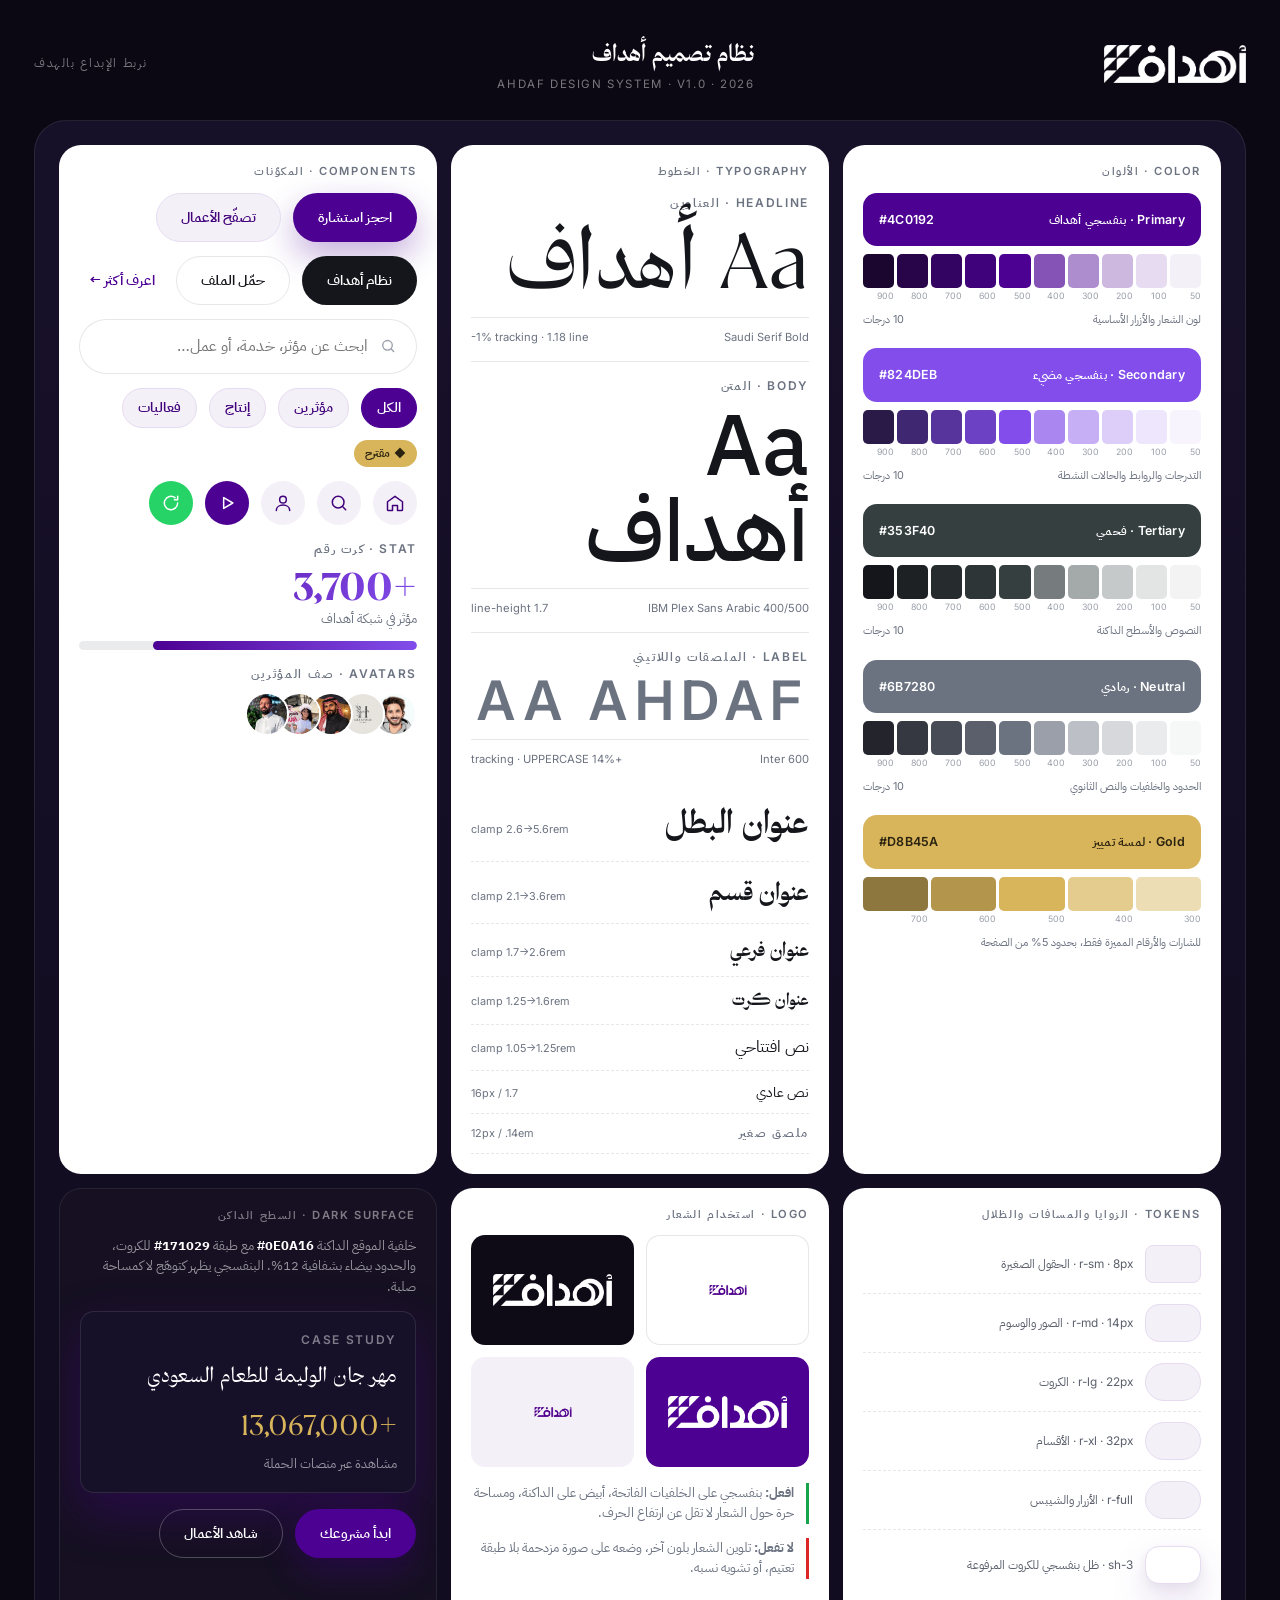
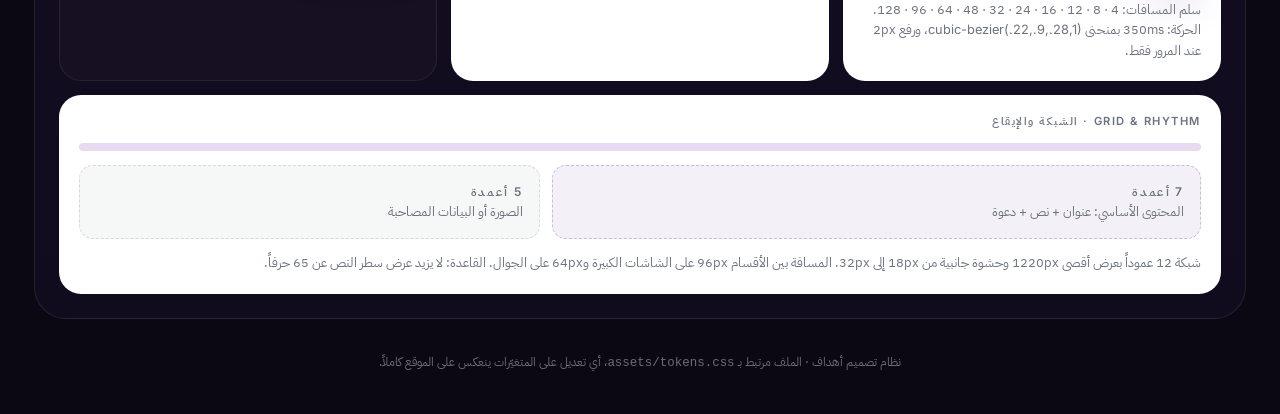
==== design-system.html @ bf38faa4 "تصوّر موقع أهداف الجديد: صفحة تفاعلية ثنائية اللغة + نظام تصميم - site.html: هيرو بشبكة خطوط تفاعلية" ====
<!DOCTYPE html>
<html lang="ar" dir="rtl">
<head>
<meta charset="utf-8">
<meta name="viewport" content="width=device-width,initial-scale=1">
<title>نظام تصميم أهداف · Ahdaf Design System v1.0</title>
<link rel="icon" href="assets/ahdaf-logo-sm.png">
<link rel="preconnect" href="https://fonts.googleapis.com">
<link rel="preconnect" href="https://fonts.gstatic.com" crossorigin>
<link href="https://fonts.googleapis.com/css2?family=IBM+Plex+Sans+Arabic:wght@300;400;500;600;700&family=Inter:wght@400;500;600;700&display=swap" rel="stylesheet">
<link rel="stylesheet" href="assets/tokens.css">
<style>
  body{background:#0B0813;color:#fff;font-family:var(--font-body)}
  .shell{max-width:1320px;margin:0 auto;padding:clamp(16px,3vw,34px)}
  .top{display:flex;align-items:center;justify-content:space-between;gap:20px;flex-wrap:wrap;
       margin-bottom:26px}
  .top img{height:38px}
  .top .meta{font-family:var(--font-label);font-size:.72rem;letter-spacing:.14em;
             text-transform:uppercase;color:rgba(255,255,255,.45)}
  .frame{background:linear-gradient(180deg,#171029,#100B1D);border:1px solid rgba(255,255,255,.09);
         border-radius:var(--r-xl);padding:clamp(14px,2vw,24px)}
  .grid{display:grid;gap:14px;grid-template-columns:repeat(12,1fr)}
  .panel{background:#fff;color:var(--ink);border-radius:var(--r-lg);padding:20px;overflow:hidden}
  .panel.dark{background:#161022;color:#fff;border:1px solid rgba(255,255,255,.08)}
  .panel h3{font-family:var(--font-label);font-size:.7rem;letter-spacing:.14em;text-transform:uppercase;
            color:var(--n-500);font-weight:600;margin-bottom:14px}
  .panel.dark h3{color:rgba(255,255,255,.45)}
  .c4{grid-column:span 4}.c3{grid-column:span 3}.c6{grid-column:span 6}
  .c8{grid-column:span 8}.c12{grid-column:span 12}.c5{grid-column:span 5}.c7{grid-column:span 7}
  @media(max-width:900px){.c4,.c3,.c6,.c8,.c5,.c7{grid-column:span 12}}

  /* ألوان */
  .swatch span:last-child,.hex{direction:ltr;unicode-bidi:isolate}
  .swatch{border-radius:var(--r-md);padding:16px;color:#fff;display:flex;
          align-items:flex-start;justify-content:space-between;font-family:var(--font-label);
          font-size:.78rem;font-weight:600;letter-spacing:.02em}
  .ramp{display:flex;gap:3px;margin-top:8px}
  .ramp span{flex:1;height:34px;border-radius:5px;position:relative}
  .ramp span::after{content:attr(data-k);position:absolute;inset-inline-start:0;bottom:-16px;
                    font-size:.55rem;color:var(--n-400);font-family:var(--font-label)}
  .ramp-wrap{margin-bottom:20px}
  .hexrow{display:flex;justify-content:space-between;font-size:.68rem;color:var(--n-500);
          font-family:var(--font-label);margin-top:22px}

  /* خطوط */
  .aa{font-family:var(--font-display);font-size:5.4rem;line-height:1;margin:6px 0 4px}
  .aa.body{font-family:var(--font-body);font-weight:500}
  .aa.label{font-family:var(--font-label);font-size:3.4rem;font-weight:600}
  .fontmeta{display:flex;justify-content:space-between;font-family:var(--font-label);
            font-size:.7rem;color:var(--n-500);border-top:1px solid var(--line);padding-top:10px;margin-top:12px}
  .scale li{display:flex;justify-content:space-between;align-items:baseline;gap:16px;
            padding:9px 0;border-bottom:1px dashed var(--line)}
  .scale{list-style:none;margin:0;padding:0}
  .scale b{font-family:var(--font-display);font-weight:700}
  .scale code{font-family:var(--font-label);font-size:.68rem;color:var(--n-500);white-space:nowrap}

  .row{display:flex;flex-wrap:wrap;gap:12px;align-items:center}
  .stack{display:flex;flex-direction:column;gap:14px}
  .bar{height:9px;border-radius:var(--r-full);background:var(--n-100);overflow:hidden}
  .bar i{display:block;height:100%;border-radius:var(--r-full);background:linear-gradient(90deg,var(--p-500),var(--s-500))}
  .tokenbox{display:flex;align-items:center;gap:12px;padding:10px 0;border-bottom:1px dashed var(--line);
            font-family:var(--font-label);font-size:.74rem;color:var(--n-600)}
  .tokenbox .demo{width:56px;height:38px;background:var(--p-50);border:1px solid var(--p-100);flex:none}
  .stat{font-family:var(--font-display);font-size:2.6rem;font-weight:700;line-height:1;
        background:linear-gradient(120deg,var(--p-500),var(--s-500));-webkit-background-clip:text;
        background-clip:text;color:transparent}
  .avatars{display:flex}
  .avatars img{width:44px;height:44px;border-radius:50%;object-fit:cover;border:2.5px solid #fff;
               margin-inline-start:-12px}
  .avatars img:first-child{margin:0}
  .do{border-inline-start:3px solid #16A34A;padding-inline-start:12px}
  .dont{border-inline-start:3px solid #DC2626;padding-inline-start:12px}
  .logo-demo{display:grid;grid-template-columns:1fr 1fr;gap:12px}
  .logo-demo div{border-radius:var(--r-md);display:grid;place-items:center;padding:22px;min-height:110px}
  .note{font-size:.8rem;color:var(--n-500);line-height:1.6}
  .panel.dark .note{color:rgba(255,255,255,.55)}
  .grain{position:relative}
  .grain::after{content:'';position:absolute;inset:0;border-radius:inherit;pointer-events:none;
     background-image:radial-gradient(rgba(255,255,255,.5) .5px,transparent .5px);
     background-size:4px 4px;opacity:.14}
  footer{color:rgba(255,255,255,.4);font-size:.78rem;text-align:center;padding:32px 0 8px}
</style>
</head>
<body>
<div class="shell">

  <div class="top">
    <img src="assets/ahdaf-logo-white.png" alt="أهداف">
    <div>
      <div style="font-family:var(--font-display);font-size:1.5rem;font-weight:700">نظام تصميم أهداف</div>
      <div class="meta">Ahdaf Design System · v1.0 · 2026</div>
    </div>
    <div class="meta">نربط الإبداع بالهدف</div>
  </div>

  <div class="frame grain">
    <div class="grid">

      <!-- ================= الألوان ================= -->
      <section class="panel c4">
        <h3>Color · الألوان</h3>

        <div class="ramp-wrap">
          <div class="swatch" style="background:#4C0192"><span>Primary · بنفسجي أهداف</span><span>#4C0192</span></div>
          <div class="ramp">
            <span data-k="50" style="background:#F4F0F8"></span><span data-k="100" style="background:#E6DBF0"></span>
            <span data-k="200" style="background:#CDB8E0"></span><span data-k="300" style="background:#AE8DCE"></span>
            <span data-k="400" style="background:#8552B5"></span><span data-k="500" style="background:#4C0192"></span>
            <span data-k="600" style="background:#40027A"></span><span data-k="700" style="background:#340462"></span>
            <span data-k="800" style="background:#280549"></span><span data-k="900" style="background:#1B0630"></span>
          </div>
          <div class="hexrow"><span>لون الشعار والأزرار الأساسية</span><span>10 درجات</span></div>
        </div>

        <div class="ramp-wrap">
          <div class="swatch" style="background:#824DEB"><span>Secondary · بنفسجي مضيء</span><span>#824DEB</span></div>
          <div class="ramp">
            <span data-k="50" style="background:#F8F4FE"></span><span data-k="100" style="background:#EEE6FC"></span>
            <span data-k="200" style="background:#DCCDF9"></span><span data-k="300" style="background:#C7AFF6"></span>
            <span data-k="400" style="background:#AA86F1"></span><span data-k="500" style="background:#824DEB"></span>
            <span data-k="600" style="background:#6C41C3"></span><span data-k="700" style="background:#57349B"></span>
            <span data-k="800" style="background:#402771"></span><span data-k="900" style="background:#291A47"></span>
          </div>
          <div class="hexrow"><span>التدرجات والروابط والحالات النشطة</span><span>10 درجات</span></div>
        </div>

        <div class="ramp-wrap">
          <div class="swatch" style="background:#353F40"><span>Tertiary · فحمي</span><span>#353F40</span></div>
          <div class="ramp">
            <span data-k="50" style="background:#F3F3F4"></span><span data-k="100" style="background:#E3E4E4"></span>
            <span data-k="200" style="background:#C6C9CA"></span><span data-k="300" style="background:#A4A9A9"></span>
            <span data-k="400" style="background:#767C7D"></span><span data-k="500" style="background:#353F40"></span>
            <span data-k="600" style="background:#2D3537"></span><span data-k="700" style="background:#262B2E"></span>
            <span data-k="800" style="background:#1D2124"></span><span data-k="900" style="background:#15161B"></span>
          </div>
          <div class="hexrow"><span>النصوص والأسطح الداكنة</span><span>10 درجات</span></div>
        </div>

        <div class="ramp-wrap">
          <div class="swatch" style="background:#6B7280"><span>Neutral · رمادي</span><span>#6B7280</span></div>
          <div class="ramp">
            <span data-k="50" style="background:#F6F7F7"></span><span data-k="100" style="background:#EAEBED"></span>
            <span data-k="200" style="background:#D6D8DB"></span><span data-k="300" style="background:#BCC0C6"></span>
            <span data-k="400" style="background:#9A9FA9"></span><span data-k="500" style="background:#6B7280"></span>
            <span data-k="600" style="background:#5A5F6B"></span><span data-k="700" style="background:#484C57"></span>
            <span data-k="800" style="background:#363841"></span><span data-k="900" style="background:#23242C"></span>
          </div>
          <div class="hexrow"><span>الحدود والخلفيات والنص الثانوي</span><span>10 درجات</span></div>
        </div>

        <div class="ramp-wrap" style="margin-bottom:0">
          <div class="swatch" style="background:#D8B45A;color:#2a2210"><span>Gold · لمسة تمييز</span><span>#D8B45A</span></div>
          <div class="ramp">
            <span data-k="300" style="background:#EDDDB5"></span><span data-k="400" style="background:#E4CC8F"></span>
            <span data-k="500" style="background:#D8B45A"></span><span data-k="600" style="background:#B3954C"></span>
            <span data-k="700" style="background:#8E763F"></span>
          </div>
          <div class="hexrow"><span>للشارات والأرقام المميزة فقط، بحدود 5% من الصفحة</span><span></span></div>
        </div>
      </section>

      <!-- ================= الخطوط ================= -->
      <section class="panel c4">
        <h3>Typography · الخطوط</h3>

        <div style="border-bottom:1px solid var(--line);padding-bottom:14px;margin-bottom:14px">
          <div class="label">Headline · العناوين</div>
          <div class="aa">Aa أهداف</div>
          <div class="fontmeta"><span>Saudi Serif Bold</span><span>‎-1% tracking · 1.18 line</span></div>
        </div>

        <div style="border-bottom:1px solid var(--line);padding-bottom:14px;margin-bottom:14px">
          <div class="label">Body · المتن</div>
          <div class="aa body">Aa أهداف</div>
          <div class="fontmeta"><span>IBM Plex Sans Arabic 400/500</span><span>1.7 line-height</span></div>
        </div>

        <div style="margin-bottom:16px">
          <div class="label">Label · الملصقات واللاتيني</div>
          <div class="aa label">Aa Ahdaf</div>
          <div class="fontmeta"><span>Inter 600</span><span>+14% tracking · UPPERCASE</span></div>
        </div>

        <ul class="scale">
          <li><b style="font-size:2.1rem">عنوان البطل</b><code>clamp 2.6→5.6rem</code></li>
          <li><b style="font-size:1.6rem">عنوان قسم</b><code>clamp 2.1→3.6rem</code></li>
          <li><b style="font-size:1.25rem">عنوان فرعي</b><code>clamp 1.7→2.6rem</code></li>
          <li><b style="font-size:1.05rem">عنوان كرت</b><code>clamp 1.25→1.6rem</code></li>
          <li><span style="font-family:var(--font-body)">نص افتتاحي</span><code>clamp 1.05→1.25rem</code></li>
          <li><span style="font-family:var(--font-body);font-size:.9rem">نص عادي</span><code>16px / 1.7</code></li>
          <li><span class="label">ملصق صغير</span><code>12px / .14em</code></li>
        </ul>
      </section>

      <!-- ================= المكوّنات ================= -->
      <section class="panel c4">
        <h3>Components · المكوّنات</h3>
        <div class="stack">
          <div class="row">
            <button class="btn btn-primary">احجز استشارة</button>
            <button class="btn btn-secondary">تصفّح الأعمال</button>
          </div>
          <div class="row">
            <button class="btn btn-inverted">نظام أهداف</button>
            <button class="btn btn-outlined">حمّل الملف</button>
            <button class="btn btn-ghost">اعرف أكثر ←</button>
          </div>

          <div class="field">
            <svg width="18" height="18" viewBox="0 0 24 24" fill="none" stroke="#9A9FA9" stroke-width="2"><circle cx="11" cy="11" r="7"/><path d="m20 20-3.5-3.5" stroke-linecap="round"/></svg>
            <input placeholder="ابحث عن مؤثر، خدمة، أو عمل…">
          </div>

          <div class="row">
            <span class="chip is-on">الكل</span>
            <span class="chip">مؤثرين</span>
            <span class="chip">إنتاج</span>
            <span class="chip">فعاليات</span>
            <span class="badge-idea">◆ مقترح</span>
          </div>

          <div class="row">
            <button class="iconbtn" aria-label="الرئيسية"><svg viewBox="0 0 24 24"><path d="M3 10.5 12 4l9 6.5V20a1 1 0 0 1-1 1h-5v-6H9v6H4a1 1 0 0 1-1-1z"/></svg></button>
            <button class="iconbtn" aria-label="بحث"><svg viewBox="0 0 24 24"><circle cx="11" cy="11" r="7"/><path d="m20 20-3.5-3.5"/></svg></button>
            <button class="iconbtn" aria-label="الحساب"><svg viewBox="0 0 24 24"><circle cx="12" cy="8" r="4"/><path d="M4 21c0-4 3.6-6.5 8-6.5s8 2.5 8 6.5"/></svg></button>
            <button class="iconbtn" style="background:var(--brand);color:#fff" aria-label="تشغيل"><svg viewBox="0 0 24 24" fill="currentColor" stroke="none"><path d="M8 5.5v13l11-6.5z"/></svg></button>
            <button class="iconbtn" style="background:#25D366;color:#fff" aria-label="واتساب"><svg viewBox="0 0 24 24"><path d="M20 12a8 8 0 1 1-3.2-6.4M20 4v4h-4"/></svg></button>
          </div>

          <div>
            <div class="label" style="margin-bottom:8px">Stat · كرت رقم</div>
            <div class="stat">+3,700</div>
            <div class="note">مؤثر في شبكة أهداف</div>
            <div class="bar" style="margin-top:12px"><i style="width:78%"></i></div>
          </div>

          <div>
            <div class="label" style="margin-bottom:8px">Avatars · صف المؤثرين</div>
            <div class="avatars">
              <img src="assets/avatars/az_binfahad.jpg" alt=""><img src="assets/avatars/hind_alfawzan.jpg" alt="">
              <img src="assets/avatars/e5bll.jpg" alt=""><img src="assets/avatars/arwa_naseer.jpg" alt="">
              <img src="assets/avatars/ibrahimbasha.jpg" alt="">
            </div>
          </div>
        </div>
      </section>

      <!-- ================= التوكنز ================= -->
      <section class="panel c4">
        <h3>Tokens · الزوايا والمسافات والظلال</h3>
        <div class="tokenbox"><span class="demo" style="border-radius:8px"></span> r-sm · 8px · الحقول الصغيرة</div>
        <div class="tokenbox"><span class="demo" style="border-radius:14px"></span> r-md · 14px · الصور والوسوم</div>
        <div class="tokenbox"><span class="demo" style="border-radius:22px"></span> r-lg · 22px · الكروت</div>
        <div class="tokenbox"><span class="demo" style="border-radius:32px"></span> r-xl · 32px · الأقسام</div>
        <div class="tokenbox"><span class="demo" style="border-radius:999px"></span> r-full · الأزرار والشيبس</div>
        <div class="tokenbox" style="border:0;padding-top:16px">
          <span class="demo" style="border-radius:14px;box-shadow:var(--sh-3);background:#fff"></span> sh-3 · ظل بنفسجي للكروت المرفوعة
        </div>
        <div class="note" style="margin-top:6px">
          سلم المسافات: 4 · 8 · 12 · 16 · 24 · 32 · 48 · 64 · 96 · 128. الحركة: 350ms بمنحنى
          <code style="font-family:var(--font-label)">cubic-bezier(.22,.9,.28,1)</code>، ورفع 2px عند المرور فقط.
        </div>
      </section>

      <!-- ================= الشعار ================= -->
      <section class="panel c4">
        <h3>Logo · استخدام الشعار</h3>
        <div class="logo-demo">
          <div style="background:#fff;border:1px solid var(--line)"><img src="assets/ahdaf-logo.png" style="max-height:44px;width:auto" alt=""></div>
          <div style="background:#0E0A16"><img src="assets/ahdaf-logo-white.png" style="max-height:44px;width:auto" alt=""></div>
          <div style="background:var(--p-500)"><img src="assets/ahdaf-logo-white.png" style="max-height:44px;width:auto" alt=""></div>
          <div style="background:var(--p-50)"><img src="assets/ahdaf-logo.png" style="max-height:44px;width:auto" alt=""></div>
        </div>
        <div class="stack" style="margin-top:16px">
          <div class="do note"><b>افعل:</b> بنفسجي على الخلفيات الفاتحة، أبيض على الداكنة، ومساحة حرة حول الشعار لا تقل عن ارتفاع الحرف.</div>
          <div class="dont note"><b>لا تفعل:</b> تلوين الشعار بلون آخر، وضعه على صورة مزدحمة بلا طبقة تعتيم، أو تشويه نسبه.</div>
        </div>
      </section>

      <!-- ================= الوضع الداكن ================= -->
      <section class="panel dark c4">
        <h3>Dark Surface · السطح الداكن</h3>
        <div class="note" style="margin-bottom:14px">
          خلفية الموقع الداكنة <b class="hex" style="color:#fff">#0E0A16</b> مع طبقة <b class="hex" style="color:#fff">#171029</b> للكروت،
          والحدود بيضاء بشفافية 12%. البنفسجي يظهر كتوهّج لا كمساحة صلبة.
        </div>
        <div style="background:#171029;border:1px solid rgba(255,255,255,.1);border-radius:var(--r-md);
                    padding:18px;box-shadow:0 20px 50px rgba(76,1,146,.35)">
          <div class="label" style="color:rgba(255,255,255,.45)">CASE STUDY</div>
          <div style="font-family:var(--font-display);font-size:1.35rem;margin:6px 0">مهرجان الوليمة للطعام السعودي</div>
          <div style="font-family:var(--font-display);font-size:2rem;color:var(--g-500)">+13,067,000</div>
          <div class="note">مشاهدة عبر منصات الحملة</div>
        </div>
        <div class="row" style="margin-top:16px">
          <button class="btn btn-primary">ابدأ مشروعك</button>
          <button class="btn btn-outlined" style="color:#fff;border-color:rgba(255,255,255,.25)">شاهد الأعمال</button>
        </div>
      </section>

      <!-- ================= الشبكة ================= -->
      <section class="panel c12">
        <h3>Grid & Rhythm · الشبكة والإيقاع</h3>
        <div style="display:grid;grid-template-columns:repeat(12,1fr);gap:12px;margin-bottom:14px">
          <div style="grid-column:span 12;height:8px;background:var(--p-100);border-radius:4px"></div>
        </div>
        <div style="display:grid;grid-template-columns:repeat(12,1fr);gap:12px">
          <div style="grid-column:span 7;background:var(--p-50);border:1px dashed var(--p-200);border-radius:var(--r-md);padding:16px">
            <div class="label">7 أعمدة</div><div class="note">المحتوى الأساسي: عنوان + نص + دعوة</div>
          </div>
          <div style="grid-column:span 5;background:var(--n-50);border:1px dashed var(--n-200);border-radius:var(--r-md);padding:16px">
            <div class="label">5 أعمدة</div><div class="note">الصورة أو البيانات المصاحبة</div>
          </div>
        </div>
        <div class="note" style="margin-top:14px">
          شبكة 12 عموداً بعرض أقصى 1220px وحشوة جانبية من 18px إلى 32px. المسافة بين الأقسام 96px على الشاشات
          الكبيرة و64px على الجوال. القاعدة: لا يزيد عرض سطر النص عن 65 حرفاً.
        </div>
      </section>

    </div>
  </div>

  <footer>نظام تصميم أهداف · الملف مرتبط بـ <code>assets/tokens.css</code>، أي تعديل على المتغيّرات ينعكس على الموقع كاملاً.</footer>
</div>
</body>
</html>
---- assets/tokens.css ----
/* ============================================================
   AHDAF Design Tokens v1.0
   مصدر واحد للحقيقة: الألوان والخطوط والمسافات لموقع أهداف
   ============================================================ */

@font-face{font-family:'Saudi Serif';src:url('fonts/SaudiSerif-Regular.ttf') format('truetype');font-weight:400;font-display:swap}
@font-face{font-family:'Saudi Serif';src:url('fonts/SaudiSerif-Medium.ttf') format('truetype');font-weight:500;font-display:swap}
@font-face{font-family:'Saudi Serif';src:url('fonts/SaudiSerif-Bold.ttf') format('truetype');font-weight:700;font-display:swap}

:root{
  /* ---------- Primary / بنفسجي أهداف ---------- */
  --p-50:#F4F0F8;  --p-100:#E6DBF0; --p-200:#CDB8E0; --p-300:#AE8DCE; --p-400:#8552B5;
  --p-500:#4C0192; --p-600:#40027A; --p-700:#340462; --p-800:#280549; --p-900:#1B0630;

  /* ---------- Secondary / بنفسجي مضيء ---------- */
  --s-50:#F8F4FE;  --s-100:#EEE6FC; --s-200:#DCCDF9; --s-300:#C7AFF6; --s-400:#AA86F1;
  --s-500:#824DEB; --s-600:#6C41C3; --s-700:#57349B; --s-800:#402771; --s-900:#291A47;

  /* ---------- Tertiary / فحمي أهداف ---------- */
  --t-50:#F3F3F4;  --t-100:#E3E4E4; --t-200:#C6C9CA; --t-300:#A4A9A9; --t-400:#767C7D;
  --t-500:#353F40; --t-600:#2D3537; --t-700:#262B2E; --t-800:#1D2124; --t-900:#15161B;

  /* ---------- Neutral / رمادي ---------- */
  --n-50:#F6F7F7;  --n-100:#EAEBED; --n-200:#D6D8DB; --n-300:#BCC0C6; --n-400:#9A9FA9;
  --n-500:#6B7280; --n-600:#5A5F6B; --n-700:#484C57; --n-800:#363841; --n-900:#23242C;

  /* ---------- Gold / لمسة ---------- */
  --g-300:#EDDDB5; --g-400:#E4CC8F; --g-500:#D8B45A; --g-600:#B3954C; --g-700:#8E763F;

  /* ---------- أدوار ---------- */
  --brand:var(--p-500);
  --brand-soft:var(--s-500);
  --ink:var(--t-900);
  --ink-2:var(--n-600);
  --paper:#FFFFFF;
  --paper-2:var(--n-50);
  --line:rgba(21,22,27,.10);
  --line-dark:rgba(255,255,255,.12);
  --dark:#0E0A16;
  --dark-2:#171029;

  /* ---------- خطوط ---------- */
  --font-display:'Saudi Serif','Playfair Display',Georgia,serif;
  --font-body:'IBM Plex Sans Arabic','Inter',-apple-system,'Segoe UI',sans-serif;
  --font-label:'Inter','IBM Plex Sans Arabic',sans-serif;

  /* ---------- سلم الحجم (clamp = يستجيب للشاشة) ---------- */
  --fs-display:clamp(2.6rem,6.4vw,5.6rem);
  --fs-h1:clamp(2.1rem,4.4vw,3.6rem);
  --fs-h2:clamp(1.7rem,3vw,2.6rem);
  --fs-h3:clamp(1.25rem,2vw,1.6rem);
  --fs-lead:clamp(1.05rem,1.5vw,1.25rem);
  --fs-body:1rem;
  --fs-sm:.875rem;
  --fs-label:.75rem;

  /* ---------- مسافات (سلم 4) ---------- */
  --sp-1:4px; --sp-2:8px; --sp-3:12px; --sp-4:16px; --sp-5:24px;
  --sp-6:32px; --sp-7:48px; --sp-8:64px; --sp-9:96px; --sp-10:128px;

  /* ---------- زوايا وظلال وحركة ---------- */
  --r-sm:8px; --r-md:14px; --r-lg:22px; --r-xl:32px; --r-full:999px;
  --sh-1:0 1px 2px rgba(21,22,27,.06),0 1px 3px rgba(21,22,27,.05);
  --sh-2:0 4px 12px rgba(21,22,27,.07),0 2px 4px rgba(21,22,27,.04);
  --sh-3:0 18px 40px rgba(76,1,146,.14),0 4px 12px rgba(21,22,27,.06);
  --sh-brand:0 14px 34px rgba(76,1,146,.32);
  --ease:cubic-bezier(.22,.9,.28,1);
  --dur:.35s;

  --maxw:1220px;
}

*{box-sizing:border-box}
html{-webkit-text-size-adjust:100%}
body{margin:0;font-family:var(--font-body);color:var(--ink);background:var(--paper);
     font-size:var(--fs-body);line-height:1.7;-webkit-font-smoothing:antialiased}
h1,h2,h3,h4{font-family:var(--font-display);line-height:1.18;margin:0;font-weight:700;letter-spacing:-.01em}
p{margin:0}
a{color:inherit;text-decoration:none}
img{max-width:100%;display:block}
:focus-visible{outline:3px solid var(--s-400);outline-offset:3px;border-radius:6px}

/* ---------- مكوّنات مشتركة ---------- */
.wrap{max-width:var(--maxw);margin-inline:auto;padding-inline:clamp(18px,4vw,32px)}
.label{font-family:var(--font-label);font-size:var(--fs-label);letter-spacing:.14em;
       text-transform:uppercase;color:var(--n-500);font-weight:600}

.btn{display:inline-flex;align-items:center;justify-content:center;gap:10px;
     font-family:var(--font-body);font-size:var(--fs-sm);font-weight:600;
     padding:13px 24px;border-radius:var(--r-full);border:1.5px solid transparent;
     cursor:pointer;transition:transform var(--dur) var(--ease),box-shadow var(--dur) var(--ease),
     background var(--dur) var(--ease),color var(--dur) var(--ease)}
.btn:hover{transform:translateY(-2px)}
.btn-primary{background:var(--brand);color:#fff;box-shadow:var(--sh-brand)}
.btn-primary:hover{background:var(--p-600)}
.btn-secondary{background:var(--p-50);color:var(--p-600);border-color:var(--p-100)}
.btn-inverted{background:var(--t-900);color:#fff}
.btn-outlined{background:transparent;color:var(--ink);border-color:var(--line)}
.btn-ghost{background:transparent;color:var(--p-500);padding-inline:8px}
.btn-sm{padding:9px 16px;font-size:.8rem}
.btn-lg{padding:17px 34px;font-size:1rem}

.chip{display:inline-flex;align-items:center;gap:7px;padding:7px 15px;border-radius:var(--r-full);
      background:var(--p-50);color:var(--p-600);font-size:var(--fs-sm);font-weight:600;
      border:1px solid var(--p-100);cursor:pointer;transition:all var(--dur) var(--ease)}
.chip[aria-pressed="true"],.chip.is-on{background:var(--brand);color:#fff;border-color:var(--brand)}

/* شارة «مقترح»: كل فكرة أو محتوى غير مؤكد لازم تكون عليها شارة ظاهرة */
.badge-idea{display:inline-flex;align-items:center;gap:6px;padding:4px 11px;border-radius:var(--r-full);
      background:var(--g-500);color:#2a2210;font-size:.7rem;font-weight:700;letter-spacing:.02em;
      font-family:var(--font-label)}

.field{display:flex;align-items:center;gap:10px;background:var(--paper);border:1.5px solid var(--line);
       border-radius:var(--r-full);padding:12px 20px;transition:border-color var(--dur) var(--ease)}
.field:focus-within{border-color:var(--s-400)}
.field input{border:0;outline:0;background:transparent;font:inherit;width:100%;color:inherit}

.card{background:var(--paper);border:1px solid var(--line);border-radius:var(--r-lg);
      box-shadow:var(--sh-1);transition:transform var(--dur) var(--ease),box-shadow var(--dur) var(--ease)}
.card:hover{transform:translateY(-4px);box-shadow:var(--sh-3)}

.iconbtn{width:44px;height:44px;border-radius:var(--r-full);display:grid;place-items:center;
         border:0;cursor:pointer;background:var(--p-50);color:var(--p-600)}
.iconbtn svg{width:20px;height:20px;stroke:currentColor;fill:none;stroke-width:1.8;
             stroke-linecap:round;stroke-linejoin:round}

@media (prefers-reduced-motion:reduce){*{animation:none!important;transition:none!important}}
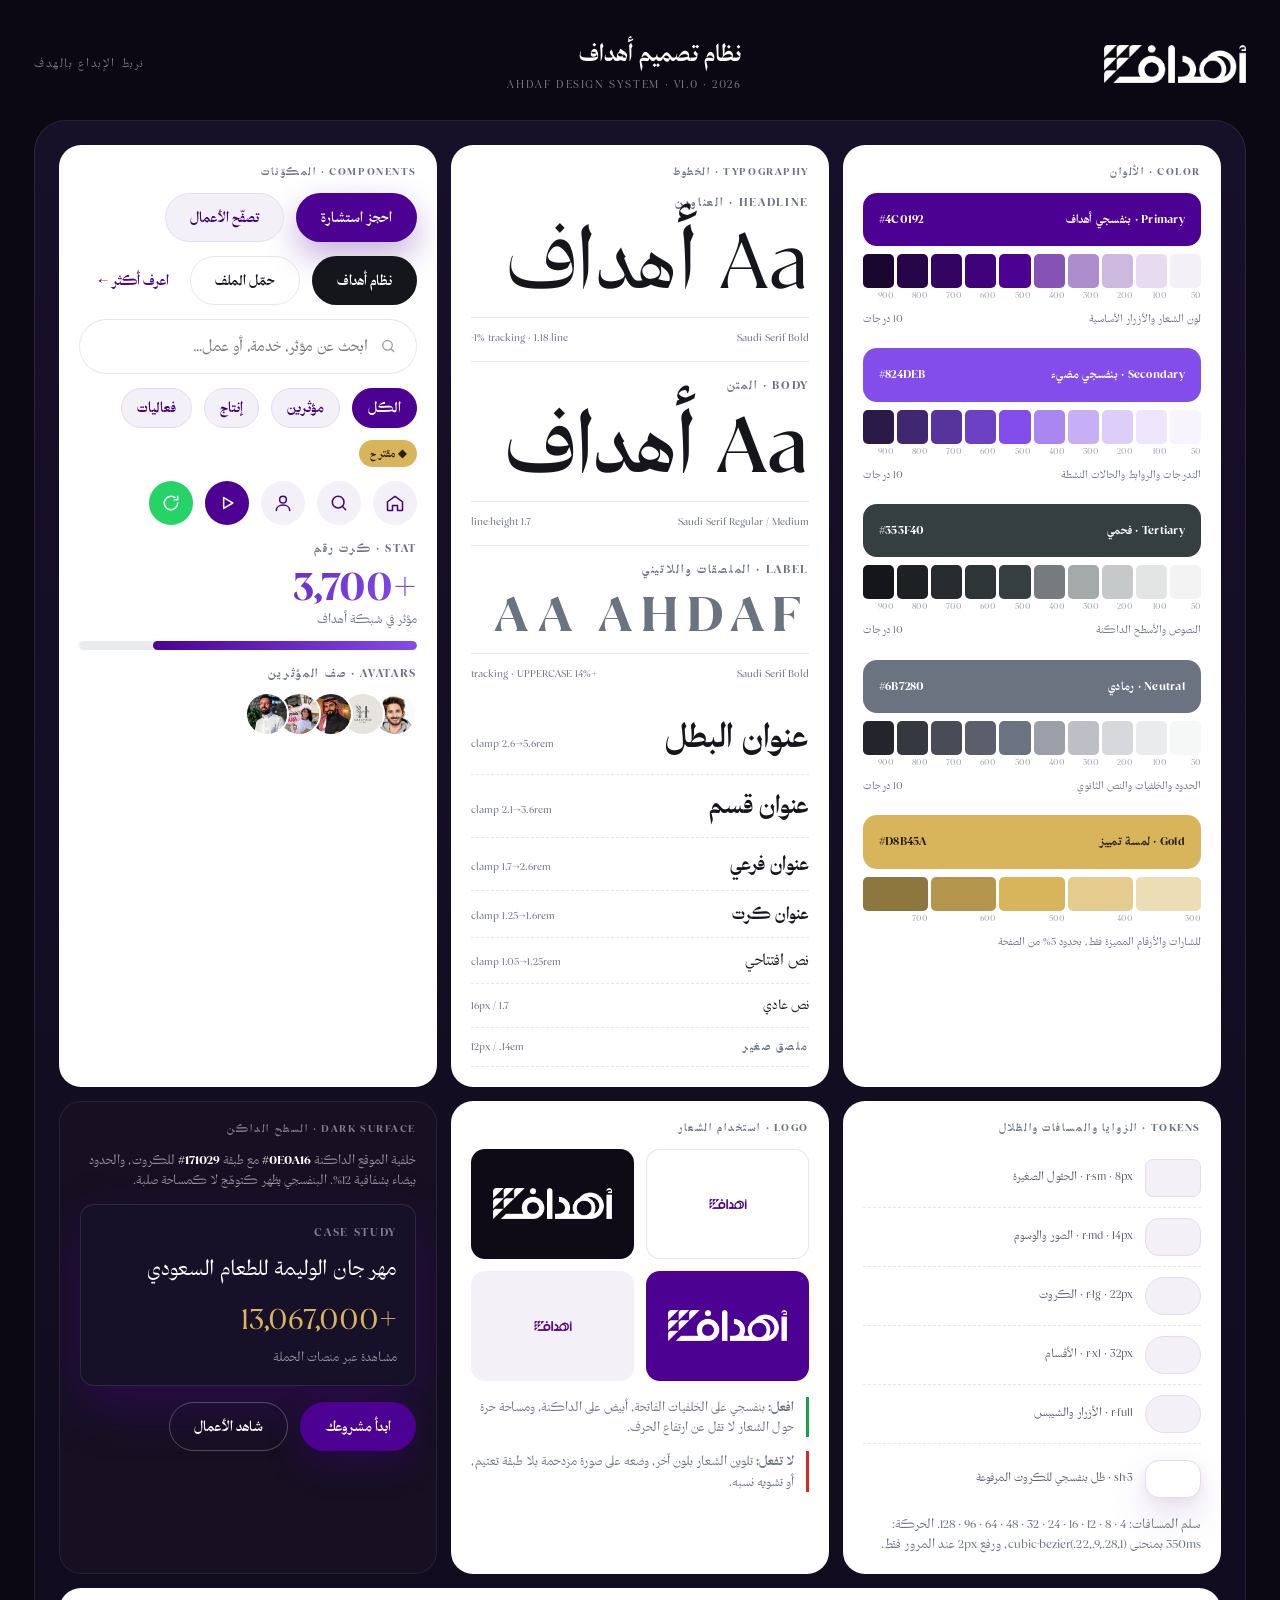
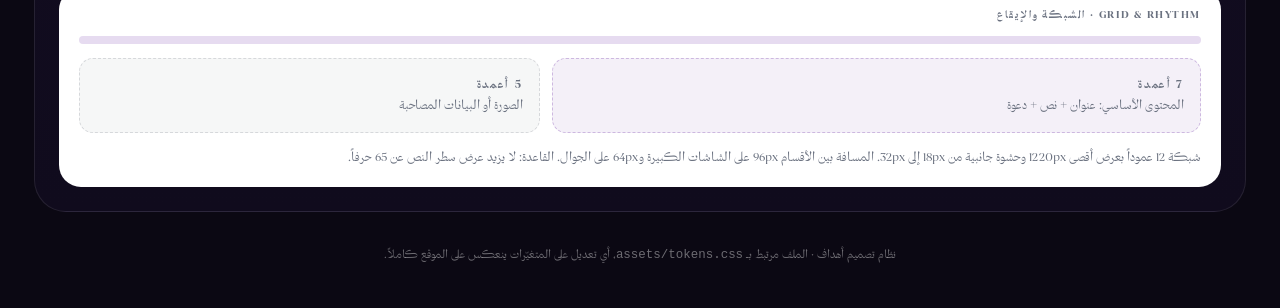
==== commit 76557294: "الخط سعودي سيرف في كل الموقع، و«أبناء الديرة» بدل «سعوديون» - المتن والملصقات صارت سعودي سيرف مثل ال" ====
--- a/design-system.html
+++ b/design-system.html
@@ -172,13 +172,13 @@
         <div style="border-bottom:1px solid var(--line);padding-bottom:14px;margin-bottom:14px">
           <div class="label">Body · المتن</div>
           <div class="aa body">Aa أهداف</div>
-          <div class="fontmeta"><span>IBM Plex Sans Arabic 400/500</span><span>1.7 line-height</span></div>
+          <div class="fontmeta"><span>Saudi Serif Regular / Medium</span><span>1.7 line-height</span></div>
         </div>
 
         <div style="margin-bottom:16px">
           <div class="label">Label · الملصقات واللاتيني</div>
           <div class="aa label">Aa Ahdaf</div>
-          <div class="fontmeta"><span>Inter 600</span><span>+14% tracking · UPPERCASE</span></div>
+          <div class="fontmeta"><span>Saudi Serif Bold</span><span>+14% tracking · UPPERCASE</span></div>
         </div>
 
         <ul class="scale">
--- a/assets/tokens.css
+++ b/assets/tokens.css
@@ -41,8 +41,8 @@
 
   /* ---------- خطوط ---------- */
   --font-display:'Saudi Serif','Playfair Display',Georgia,serif;
-  --font-body:'IBM Plex Sans Arabic','Inter',-apple-system,'Segoe UI',sans-serif;
-  --font-label:'Inter','IBM Plex Sans Arabic',sans-serif;
+  --font-body:'Saudi Serif','Playfair Display',Georgia,serif;
+  --font-label:'Saudi Serif','Playfair Display',Georgia,serif;
 
   /* ---------- سلم الحجم (clamp = يستجيب للشاشة) ---------- */
   --fs-display:clamp(2.6rem,6.4vw,5.6rem);
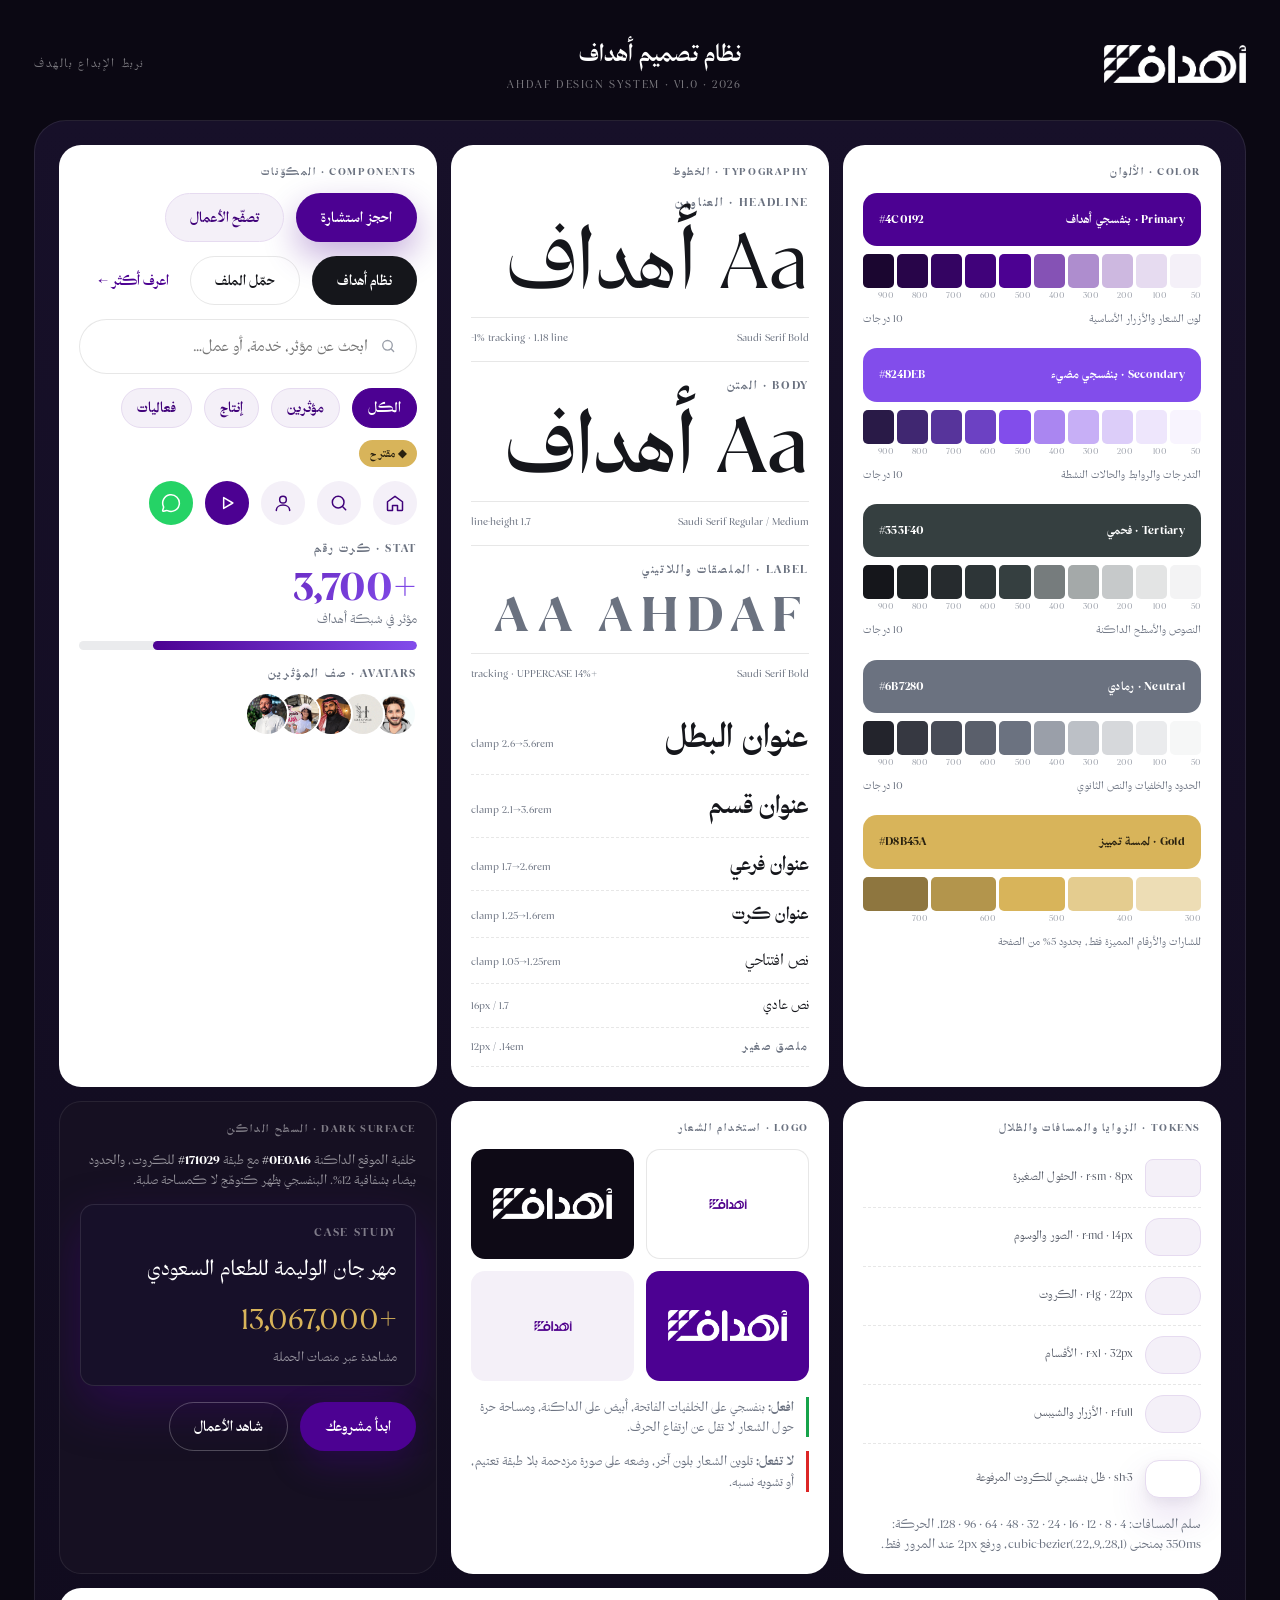
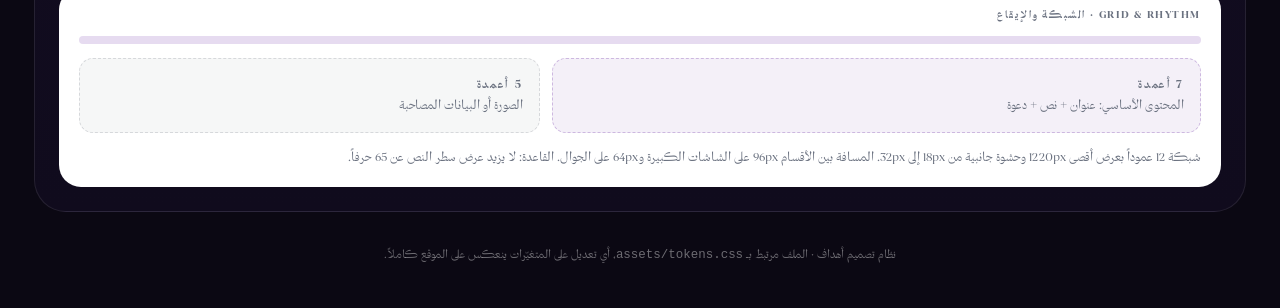
==== commit e91cef18: "أيقونات Lucide الرسمية بدل المرسومة يدوياً كروت لماذا أهداف: chart-column-increasing و users-round و" ====
--- a/design-system.html
+++ b/design-system.html
@@ -5,9 +5,6 @@
 <meta name="viewport" content="width=device-width,initial-scale=1">
 <title>نظام تصميم أهداف · Ahdaf Design System v1.0</title>
 <link rel="icon" href="assets/ahdaf-logo-sm.png">
-<link rel="preconnect" href="https://fonts.googleapis.com">
-<link rel="preconnect" href="https://fonts.gstatic.com" crossorigin>
-<link href="https://fonts.googleapis.com/css2?family=IBM+Plex+Sans+Arabic:wght@300;400;500;600;700&family=Inter:wght@400;500;600;700&display=swap" rel="stylesheet">
 <link rel="stylesheet" href="assets/tokens.css">
 <style>
   body{background:#0B0813;color:#fff;font-family:var(--font-body)}
@@ -224,7 +221,7 @@
             <button class="iconbtn" aria-label="بحث"><svg viewBox="0 0 24 24"><circle cx="11" cy="11" r="7"/><path d="m20 20-3.5-3.5"/></svg></button>
             <button class="iconbtn" aria-label="الحساب"><svg viewBox="0 0 24 24"><circle cx="12" cy="8" r="4"/><path d="M4 21c0-4 3.6-6.5 8-6.5s8 2.5 8 6.5"/></svg></button>
             <button class="iconbtn" style="background:var(--brand);color:#fff" aria-label="تشغيل"><svg viewBox="0 0 24 24" fill="currentColor" stroke="none"><path d="M8 5.5v13l11-6.5z"/></svg></button>
-            <button class="iconbtn" style="background:#25D366;color:#fff" aria-label="واتساب"><svg viewBox="0 0 24 24"><path d="M20 12a8 8 0 1 1-3.2-6.4M20 4v4h-4"/></svg></button>
+            <button class="iconbtn" style="background:#25D366;color:#fff" aria-label="محادثة"><svg viewBox="0 0 24 24"><path d="M2.992 16.342a2 2 0 0 1 .094 1.167l-1.065 3.29a1 1 0 0 0 1.236 1.168l3.412-.943a2 2 0 0 1 1.099.092 10 10 0 1 0-4.776-4.774"/></svg></button>
           </div>
 
           <div>
